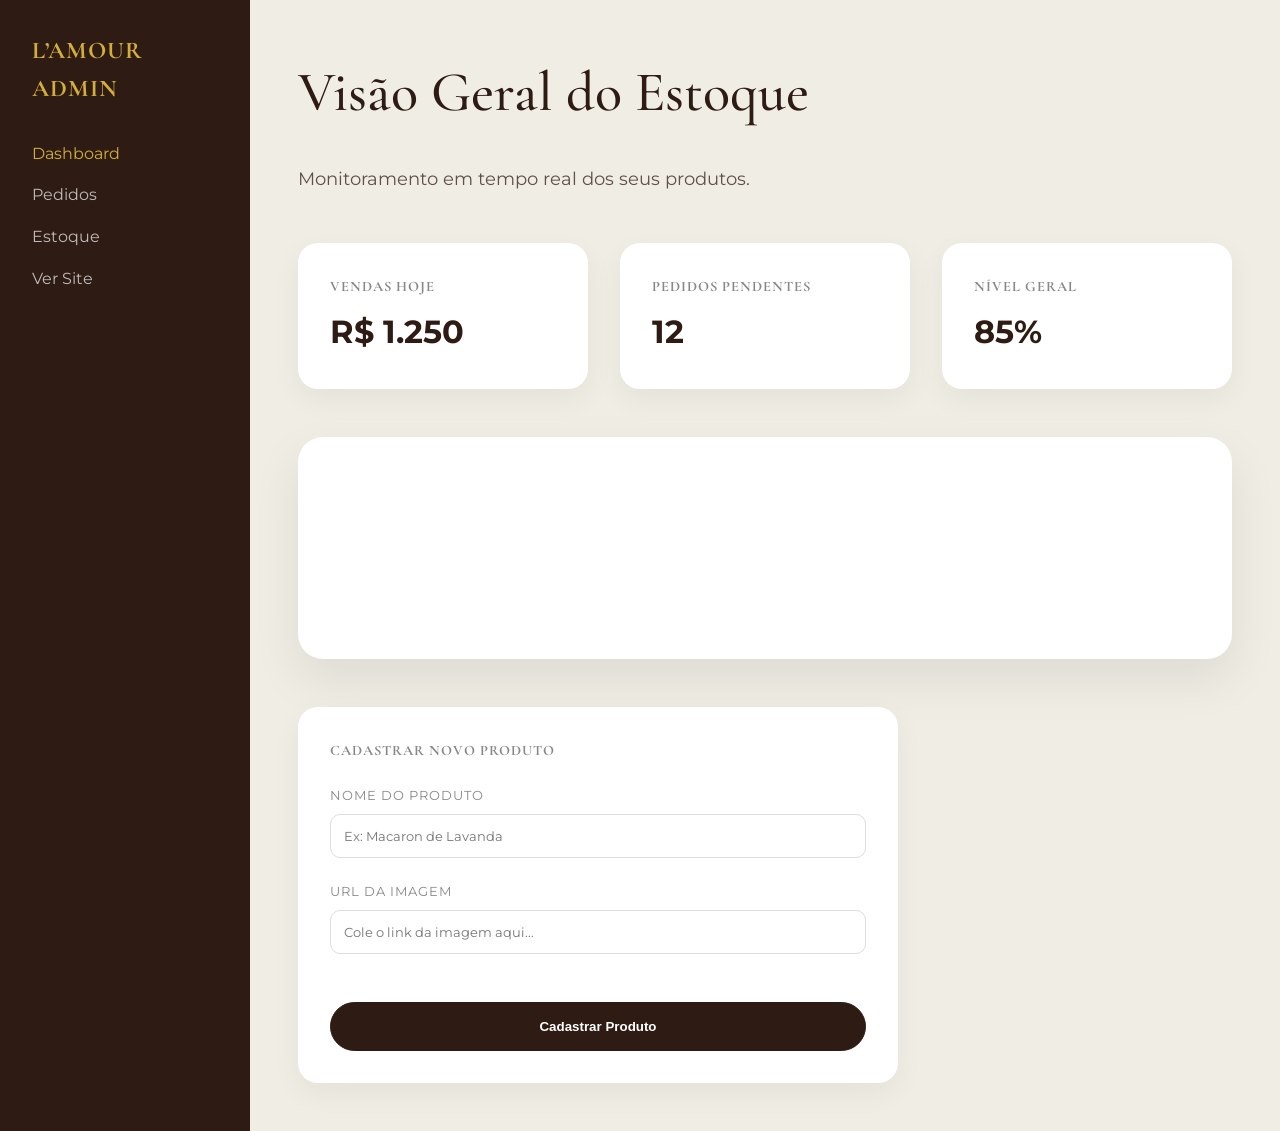
==== admin.html @ 392c9139 "Initial commit - L'amour Doceria Project" ====
<!DOCTYPE html>
<html lang="pt-br">
<head>
    <meta charset="UTF-8">
    <meta name="viewport" content="width=device-width, initial-scale=1.0">
    <title>Dashboard Admin | L’amour</title>
    <link href="https://fonts.googleapis.com/css2?family=Cormorant+Garamond:wght@600;700&family=Montserrat:wght@300;400;600&display=swap" rel="stylesheet">
    <link rel="stylesheet" href="style.css">
    <style>
        .admin-layout {
            display: grid;
            grid-template-columns: 250px 1fr;
            min-height: 100vh;
        }
        .sidebar {
            background-color: var(--accent);
            color: var(--white);
            padding: 2rem;
            display: flex;
            flex-direction: column;
            gap: 2rem;
        }
        .sidebar .logo {
            font-size: 1.5rem;
            color: var(--primary);
        }
        .admin-nav {
            list-style: none;
        }
        .admin-nav li {
            margin-bottom: 1rem;
        }
        .admin-nav a {
            color: rgba(255,255,255,0.7);
            text-decoration: none;
            transition: var(--transition);
        }
        .admin-nav a:hover {
            color: var(--primary);
        }
        .dashboard-main {
            padding: 3rem;
            background-color: #F0EDE5;
        }
        .stats-grid {
            display: grid;
            grid-template-columns: repeat(3, 1fr);
            gap: 2rem;
            margin-bottom: 3rem;
        }
        .stat-card {
            background: var(--white);
            padding: 2rem;
            border-radius: 20px;
            box-shadow: 0 10px 30px rgba(0,0,0,0.05);
        }
        .stat-card h3 {
            font-size: 0.9rem;
            text-transform: uppercase;
            letter-spacing: 1px;
            color: #888;
            margin-bottom: 0.5rem;
        }
        .stat-card .value {
            font-size: 2rem;
            font-weight: 700;
            color: var(--accent);
        }
        .chart-container {
            background: var(--white);
            padding: 2rem;
            border-radius: 25px;
            box-shadow: 0 20px 50px rgba(0,0,0,0.08);
        }
        @media (max-width: 768px) {
            .admin-layout { grid-template-columns: 1fr; }
            .sidebar { display: none; }
        }
    </style>
</head>
<body>
    <div class="admin-layout">
        <aside class="sidebar">
            <div class="logo">L’amour Admin</div>
            <nav>
                <ul class="admin-nav">
                    <li><a href="#" style="color: var(--primary);">Dashboard</a></li>
                    <li><a href="#">Pedidos</a></li>
                    <li><a href="#">Estoque</a></li>
                    <li><a href="index.html">Ver Site</a></li>
                </ul>
            </nav>
        </aside>
        
        <main class="dashboard-main">
            <div class="section-title" style="text-align: left; margin-bottom: 3rem;">
                <h2>Visão Geral do Estoque</h2>
                <p>Monitoramento em tempo real dos seus produtos.</p>
            </div>

            <div class="stats-grid">
                <div class="stat-card">
                    <h3>Vendas Hoje</h3>
                    <div class="value">R$ 1.250</div>
                </div>
                <div class="stat-card">
                    <h3>Pedidos Pendentes</h3>
                    <div class="value">12</div>
                </div>
                <div class="stat-card">
                    <h3>Nível Geral</h3>
                    <div class="value">85%</div>
                </div>
            </div>

            <div class="chart-container" style="margin-bottom: 3rem;">
                <canvas id="stockChart"></canvas>
            </div>

            <!-- Formulário de Cadastro de Produto -->
            <div class="stat-card" style="max-width: 600px;">
                <h3 style="margin-bottom: 1.5rem;">Cadastrar Novo Produto</h3>
                <div class="form-group" style="margin-bottom: 1.5rem;">
                    <label for="product-name" style="display:block; margin-bottom:0.5rem; font-size:0.8rem; color:#888;">Nome do Produto</label>
                    <input type="text" id="product-name" placeholder="Ex: Macaron de Lavanda" style="width:100%; padding:0.8rem; border:1px solid #ddd; border-radius:10px;">
                </div>
                <div class="form-group" style="margin-bottom: 1.5rem;">
                    <label for="product-image-url" style="display:block; margin-bottom:0.5rem; font-size:0.8rem; color:#888;">URL da Imagem</label>
                    <input type="text" id="product-image-url" placeholder="Cole o link da imagem aqui..." style="width:100%; padding:0.8rem; border:1px solid #ddd; border-radius:10px;">
                </div>
                
                <div id="preview-container" style="display:none; margin-top:1.5rem; text-align:center;">
                    <p style="font-size:0.8rem; color:#888; margin-bottom:0.5rem;">Prévia da Imagem:</p>
                    <img id="image-preview" src="" alt="Prévia" style="max-width:100%; max-height:250px; border-radius:15px; box-shadow:0 10px 20px rgba(0,0,0,0.1);">
                </div>

                <button class="btn-primary" style="width:100%; margin-top:1.5rem; padding: 1rem; cursor: pointer;">Cadastrar Produto</button>
            </div>
        </main>
    </div>

    <script src="https://cdn.jsdelivr.net/npm/chart.js"></script>
    <script src="admin.js"></script>
</body>
</html>
---- style.css ----
:root {
    /* Light Theme (Default) */
    --primary: #D4AF37; /* Gold Leaf */
    --secondary: #E8D1D1; /* Rose Quartz */
    --accent: #2D1B14; /* Dark Truffle */
    --bg: #FAF3E0; /* Champagne Cream */
    --text: #3C2A21;
    --card-bg: #FFFFFF;
    --white: #FFFFFF;
    
    --font-serif: 'Cormorant Garamond', serif;
    --font-sans: 'Montserrat', sans-serif;
    --transition: all 0.4s cubic-bezier(0.165, 0.84, 0.44, 1);
}

* {
    margin: 0;
    padding: 0;
    box-sizing: border-box;
}

html {
    scroll-behavior: smooth;
}

body {
    background-color: var(--bg);
    color: var(--text);
    font-family: var(--font-sans);
    line-height: 1.6;
    overflow-x: hidden;
}

.container {
    max-width: 1200px;
    margin: 0 auto;
    padding: 0 2rem;
}

/* Typography */
h1, h2, h3, .logo {
    font-family: var(--font-serif);
    color: var(--accent);
}

h1 {
    font-size: 5rem;
    line-height: 1.1;
    margin-bottom: 2rem;
    font-weight: 700;
}

h2 {
    font-size: 3.5rem;
    margin-bottom: 1.5rem;
    font-weight: 500;
}

h3 {
    font-size: 2rem;
    margin-bottom: 1.2rem;
}

p {
    font-size: 1.15rem;
    color: var(--text);
    opacity: 0.8;
    margin-bottom: 2rem;
    line-height: 1.8;
}

/* Header */
header {
    padding: 1.5rem 0;
    position: fixed;
    width: 100%;
    top: 0;
    z-index: 1000;
    transition: var(--transition);
}

header.scrolled {
    background: rgba(249, 247, 242, 0.9);
    backdrop-filter: blur(10px);
    box-shadow: 0 5px 20px rgba(0,0,0,0.05);
    padding: 1rem 0;
}

nav {
    display: flex;
    justify-content: space-between;
    align-items: center;
}

.logo {
    font-size: 1.8rem;
    font-weight: 700;
    letter-spacing: 1px;
    display: flex;
    align-items: center;
    gap: 12px;
    text-transform: uppercase;
    color: var(--accent);
    transition: var(--transition);
}

.logo img {
    width: 40px;
    height: 40px;
    object-fit: contain;
    transition: var(--transition);
}

.logo:hover img {
    transform: rotate(5deg) scale(1.1);
}

.nav-links {
    display: flex;
    list-style: none;
    align-items: center;
    gap: 2rem;
}



/* Header State: Over Hero (Non-scrolled) */
header:not(.scrolled) .logo {
    color: var(--white);
}

header:not(.scrolled) .nav-links a {
    color: var(--white);
}

header:not(.scrolled) .logo svg circle {
    stroke: var(--primary);
}

/* Base Nav Links Style */
.nav-links a {
    text-decoration: none;
    color: var(--accent);
    font-weight: 400;
    font-size: 0.9rem;
    text-transform: uppercase;
    letter-spacing: 1px;
    transition: var(--transition);
}

.nav-links a:hover {
    color: var(--primary);
}

/* Buttons */
.btn-primary {
    background-color: var(--accent);
    color: var(--white) !important;
    padding: 1rem 2.5rem;
    border-radius: 50px;
    text-decoration: none;
    font-weight: 600;
    display: inline-block;
    transition: var(--transition);
    border: 1px solid var(--accent);
}

.btn-primary:hover {
    background-color: transparent;
    color: var(--accent) !important;
    transform: translateY(-3px);
    box-shadow: 0 10px 20px rgba(60, 42, 33, 0.1);
}

.btn-primary.loading {
    pointer-events: none;
    opacity: 0.8;
}

.btn-primary .btn-text {
    transition: var(--transition);
}

.btn-primary.loading .btn-text {
    visibility: hidden;
    opacity: 0;
}

.spinner {
    position: absolute;
    top: 50%;
    left: 50%;
    transform: translate(-50%, -50%);
    width: 20px;
    height: 20px;
    border: 2px solid rgba(255, 255, 255, 0.3);
    border-top: 2px solid var(--white);
    border-radius: 50%;
    display: none;
    animation: spin 0.8s linear infinite;
}

.btn-primary.loading .spinner {
    display: block;
}

@keyframes spin {
    to { transform: translate(-50%, -50%) rotate(360deg); }
}

.btn-primary {
    position: relative;
    overflow: hidden;
}

/* Hero Section */
#hero {
    height: 100vh;
    display: flex;
    align-items: center;
    padding-top: 80px;
    position: relative;
    background-image: url('assets/hero2.png');
    background-size: cover;
    background-position: center;
    overflow: hidden;
}

/* Camada de overlay para garantir contraste */
#hero::before {
    content: '';
    position: absolute;
    top: 0;
    left: 0;
    width: 100%;
    height: 100%;
    background: linear-gradient(to right, rgba(26, 18, 15, 0.8) 30%, rgba(26, 18, 15, 0.2) 100%);
    z-index: 1;
}

#hero .container {
    position: relative;
    z-index: 2;
}

#hero h1, #hero p {
    color: var(--white);
}

#hero .subtitle {
    color: var(--primary);
    text-shadow: 0 2px 10px rgba(0,0,0,0.5);
}

.hero-content {
    display: grid;
    grid-template-columns: 1fr 1fr;
    align-items: center;
    gap: 4rem;
}

.subtitle {
    display: block;
    text-transform: uppercase;
    letter-spacing: 3px;
    color: var(--primary);
    font-weight: 600;
    margin-bottom: 1rem;
    font-size: 0.9rem;
}

.hero-image img {
    width: 100%;
    max-width: 550px;
    filter: drop-shadow(20px 20px 60px rgba(0,0,0,0.15));
    animation: floating 6s ease-in-out infinite;
}

@keyframes floating {
    0%, 100% { transform: translateY(0); }
    50% { transform: translateY(-20px); }
}

/* Checkout Section */
#checkout {
    padding: 8rem 0;
}

.checkout-grid {
    display: grid;
    grid-template-columns: 1.5fr 1fr;
    gap: 4rem;
    align-items: start;
}

.checkout-form h3, .checkout-details h3 {
    font-size: 1.4rem;
    margin-bottom: 2rem;
    color: var(--accent);
}

.form-grid {
    display: grid;
    grid-template-columns: 1fr 1fr;
    gap: 1.5rem;
}

.form-group.full {
    grid-column: span 2;
}

.form-group label {
    display: block;
    font-size: 0.85rem;
    text-transform: uppercase;
    letter-spacing: 1px;
    margin-bottom: 0.5rem;
    color: #888;
}

.form-group input {
    width: 100%;
    padding: 1rem;
    border: 1px solid #ddd;
    border-radius: 12px;
    font-family: var(--font-sans);
    transition: var(--transition);
}

.form-group input:focus {
    outline: none;
    border-color: var(--primary);
    box-shadow: 0 0 0 4px rgba(212, 175, 55, 0.1);
}

.payment-methods {
    display: flex;
    gap: 1.5rem;
    margin-top: 1rem;
}

.payment-option {
    flex: 1;
    cursor: pointer;
}

.payment-option input {
    display: none;
}

.payment-card {
    padding: 1.5rem;
    border: 2px solid #eee;
    border-radius: 15px;
    text-align: center;
    transition: var(--transition);
}

.payment-card .icon {
    font-size: 1.5rem;
    display: block;
    margin-bottom: 0.5rem;
}

.payment-option input:checked + .payment-card {
    border-color: var(--primary);
    background-color: var(--white);
    box-shadow: 0 10px 20px rgba(212, 175, 55, 0.1);
}

.payment-detail-box {
    background: var(--card-bg);
    padding: 2.5rem;
    border-radius: 20px;
    margin-bottom: 2rem;
    box-shadow: 0 10px 40px rgba(0,0,0,0.05);
}

.qrcode-container {
    text-align: center;
}

.qrcode-container img {
    margin-bottom: 1.5rem;
}

.pix-code {
    background: #f4f4f4;
    padding: 1rem;
    border-radius: 8px;
    font-family: monospace;
    font-size: 0.9rem;
    margin-bottom: 1.5rem;
}

.order-summary {
    background: var(--accent);
    color: var(--white);
    padding: 2.5rem;
    border-radius: 25px;
}

.summary-line {
    display: flex;
    justify-content: space-between;
    margin-bottom: 1rem;
    color: rgba(255,255,255,0.7);
}

.summary-line.total {
    border-top: 1px solid rgba(255,255,255,0.1);
    padding-top: 1.5rem;
    margin-top: 1.5rem;
    font-size: 1.4rem;
    font-weight: 700;
    color: var(--white);
}

.form-row {
    display: grid;
    grid-template-columns: 1fr 1fr;
    gap: 1rem;
}

@media (max-width: 968px) {
    .checkout-grid { grid-template-columns: 1fr; }
}

.btn-secondary {
    background: transparent;
    border: 1px solid var(--primary);
    color: var(--primary);
    padding: 0.8rem 1.5rem;
    border-radius: 50px;
    cursor: pointer;
    transition: var(--transition);
}

.btn-secondary:hover {
    background: var(--primary);
    color: var(--white);
}

/* Secrets Section */
#segredos {
    padding: 10rem 0;
    background-color: var(--white);
}

.section-title {
    text-align: center;
    margin-bottom: 6rem;
}

.divider {
    width: 60px;
    height: 2px;
    background-color: var(--primary);
    margin: 1.5rem auto;
}

.secrets-grid {
    display: grid;
    grid-template-columns: repeat(3, 1fr);
    gap: 4rem;
}

.secret-card {
    text-align: center;
    padding: 5rem 3rem;
    background: var(--card-bg);
    border-radius: 20px;
    transition: var(--transition);
    position: relative;
    overflow: hidden;
    border: 1px solid rgba(0,0,0,0.03);
}

.secret-card::before {
    content: attr(data-number);
    position: absolute;
    top: -10px;
    right: 10px;
    font-family: var(--font-serif);
    font-size: 8rem;
    font-weight: 700;
    color: var(--primary);
    opacity: 0.05;
    pointer-events: none;
}

.secret-card:hover {
    transform: translateY(-15px);
    background: var(--card-bg);
    box-shadow: 0 40px 80px rgba(45, 27, 20, 0.08);
    border-color: var(--secondary);
}

.secret-card .icon {
    font-size: 2.5rem;
    margin-bottom: 2rem;
    display: flex;
    justify-content: center;
    color: var(--primary);
}

.secret-card h3 {
    margin-bottom: 1.5rem;
    font-size: 1.6rem;
}

.secret-card p {
    font-size: 1rem;
    opacity: 0.7;
    margin-bottom: 0;
}

/* Flavors Section */
#sabores {
    padding: 10rem 0;
}

.flavors-grid {
    display: grid;
    grid-template-columns: repeat(3, 1fr);
    gap: 4rem;
}

.flavor-card {
    background: var(--card-bg);
    border-radius: 25px;
    overflow: hidden;
    box-shadow: 0 10px 30px rgba(0,0,0,0.03);
    transition: var(--transition);
}

.flavor-card:hover {
    transform: translateY(-15px) scale(1.02);
    box-shadow: 0 40px 80px rgba(45, 27, 20, 0.15);
}

.flavor-image {
    height: 350px;
    overflow: hidden;
    position: relative;
}

.badge {
    position: absolute;
    top: 20px;
    right: 20px;
    padding: 8px 16px;
    border-radius: 50px;
    font-size: 0.7rem;
    font-weight: 700;
    text-transform: uppercase;
    letter-spacing: 1px;
    color: var(--white);
    z-index: 10;
    box-shadow: 0 10px 20px rgba(0,0,0,0.2);
}

.badge.available { background-color: #27ae60; }
.badge.low-stock { background-color: #f1c40f; color: #2D1B14; }
.badge.out-of-stock { background-color: #95a5a6; }

.flavor-image img {
    width: 100%;
    height: 100%;
    object-fit: cover;
    transition: var(--transition);
}

.flavor-card:hover .flavor-image img {
    transform: scale(1.1);
}

.flavor-info {
    padding: 2.5rem;
    text-align: center;
}

.flavor-info h3 {
    font-size: 1.8rem;
    margin-bottom: 1rem;
    font-weight: 700;
}

.flavor-info p {
    font-size: 1rem;
    color: var(--text);
    opacity: 0.6;
    margin-bottom: 2rem;
}

.product-pricing {
    border-top: 1px solid rgba(0,0,0,0.05);
    padding-top: 1.5rem;
    display: flex;
    flex-direction: column;
    gap: 0.3rem;
}

.price-label {
    font-size: 0.8rem;
    text-transform: uppercase;
    letter-spacing: 2px;
    color: var(--primary);
    font-weight: 600;
}

.price-value {
    font-size: 1.6rem;
    font-weight: 700;
    color: var(--accent);
    font-family: var(--font-serif);
}

/* Footer */
footer {
    background-color: var(--accent);
    color: var(--white);
    padding: 6rem 0 3rem;
}

footer .logo {
    color: var(--white);
    margin-bottom: 1.5rem;
}

footer p {
    color: rgba(255,255,255,0.7);
}

.footer-content {
    display: grid;
    grid-template-columns: 2fr 1fr 1fr;
    gap: 4rem;
    margin-bottom: 4rem;
    padding-bottom: 4rem;
    border-bottom: 1px solid rgba(255,255,255,0.1);
}

footer h4 {
    color: var(--primary);
    margin-bottom: 2rem;
    font-size: 1.1rem;
    text-transform: uppercase;
    letter-spacing: 2px;
}

footer ul {
    list-style: none;
}

footer ul li {
    margin-bottom: 1rem;
}

footer ul li a {
    color: rgba(255,255,255,0.7);
    text-decoration: none;
    transition: var(--transition);
}

footer ul li a:hover {
    color: var(--primary);
    padding-left: 5px;
}

.social-icons {
    display: flex;
    gap: 1.5rem;
}

.social-icons a {
    color: var(--white);
    text-decoration: none;
    font-size: 0.9rem;
    transition: var(--transition);
}

.social-icons a:hover {
    color: var(--primary);
}

.footer-bottom {
    display: flex;
    justify-content: space-between;
    align-items: center;
}

.pudding-icon svg {
    filter: drop-shadow(0 0 10px rgba(197, 160, 89, 0.3));
}

/* Animations */
.animate-up {
    opacity: 0;
    transform: translateY(40px);
}

.animate-fade {
    opacity: 0;
}

.reveal {
    opacity: 1 !important;
    transform: translateY(0) !important;
    transition: opacity 1.2s ease, transform 1s cubic-bezier(0.165, 0.84, 0.44, 1);
}

/* Responsive */
@media (max-width: 1024px) {
    h1 { font-size: 3rem; }
    .hero-content { gap: 2rem; }
    .secrets-grid, .flavors-grid { grid-template-columns: repeat(2, 1fr); }
}

@media (max-width: 768px) {
    .container { padding: 0 1.5rem; }
    .nav-links { display: none; }
    .hero-content { grid-template-columns: 1fr; text-align: center; }
    .hero-image { order: -1; }
    h1 { font-size: 2.5rem; }
    .secrets-grid, .flavors-grid { grid-template-columns: 1fr; }
    .footer-content { grid-template-columns: 1fr; text-align: center; gap: 3rem; }
    .footer-bottom { flex-direction: column; gap: 2rem; }
}
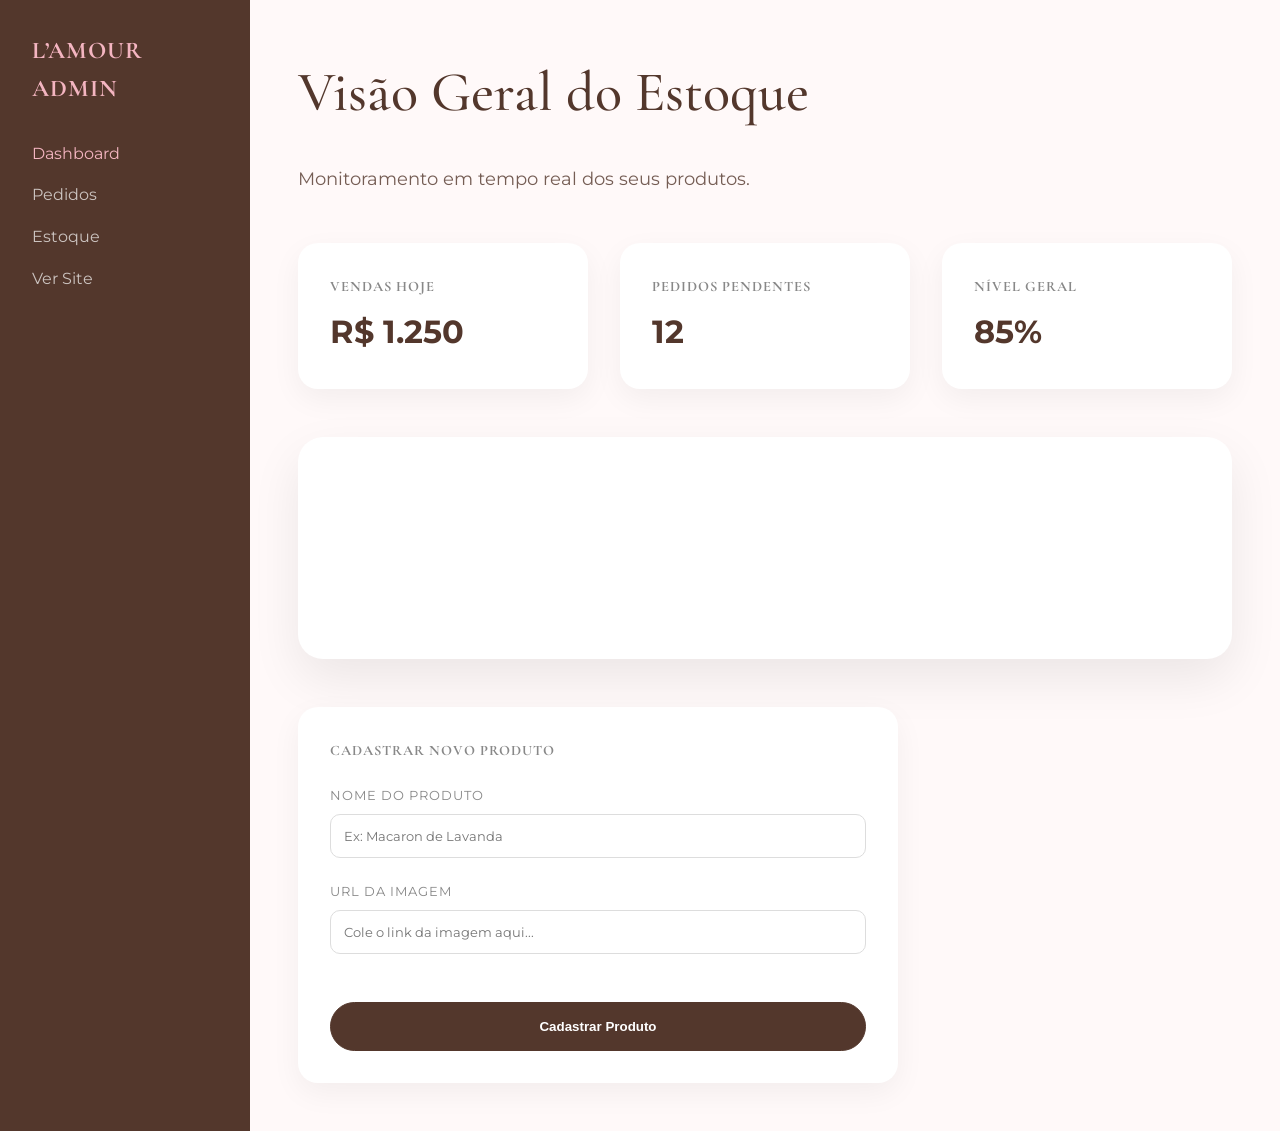
==== commit 5c0220c9: "Alterações Dia dos Namorados" ====
--- a/admin.html
+++ b/admin.html
@@ -40,7 +40,7 @@
         }
         .dashboard-main {
             padding: 3rem;
-            background-color: #F0EDE5;
+            background-color: var(--bg);
         }
         .stats-grid {
             display: grid;
--- a/style.css
+++ b/style.css
@@ -1,16 +1,18 @@
 :root {
-    /* Light Theme (Default) */
-    --primary: #D4AF37; /* Gold Leaf */
-    --secondary: #E8D1D1; /* Rose Quartz */
-    --accent: #2D1B14; /* Dark Truffle */
-    --bg: #FAF3E0; /* Champagne Cream */
-    --text: #3C2A21;
-    --card-bg: #FFFFFF;
+    /* Identidade Visual L’amour Doceria - Baseada no Logo do Panda Chef */
+    --primary: #F4B5C1;    /* Rosa Pastel (Logo) */
+    --secondary: #FDF1F2;  /* Rosa Suave (Fundo Secundário) */
+    --accent: #53372C;     /* Chocolate Intenso (Logo/Texto) */
+    --bg: #FFF9F9;         /* Branco Cremoso (Fundo Geral) */
+    --text: #53372C;       /* Texto Principal */
+    --card-bg: #FFFFFF;    /* Branco para cards */
     --white: #FFFFFF;
+    --details: #EE7624;    /* Laranja Panda (Destaques) */
+    --strawberry: #E21D2C; /* Vermelho Morango */
     
     --font-serif: 'Cormorant Garamond', serif;
     --font-sans: 'Montserrat', sans-serif;
-    --transition: all 0.4s cubic-bezier(0.165, 0.84, 0.44, 1);
+    --transition: all 0.5s cubic-bezier(0.165, 0.84, 0.44, 1);
 }
 
 * {
@@ -80,9 +82,9 @@
 }
 
 header.scrolled {
-    background: rgba(249, 247, 242, 0.9);
+    background: rgba(255, 249, 249, 0.95); /* var(--bg) com transparência */
     backdrop-filter: blur(10px);
-    box-shadow: 0 5px 20px rgba(0,0,0,0.05);
+    box-shadow: 0 5px 20px rgba(83, 55, 44, 0.08); /* Sombra baseada no chocolate */
     padding: 1rem 0;
 }
 
@@ -126,11 +128,11 @@
 
 /* Header State: Over Hero (Non-scrolled) */
 header:not(.scrolled) .logo {
-    color: var(--white);
+    color: var(--accent);
 }
 
 header:not(.scrolled) .nav-links a {
-    color: var(--white);
+    color: var(--accent);
 }
 
 header:not(.scrolled) .logo svg circle {
@@ -215,18 +217,19 @@
 
 /* Hero Section */
 #hero {
-    height: 100vh;
+    min-height: 100vh;
     display: flex;
     align-items: center;
-    padding-top: 80px;
-    position: relative;
-    background-image: url('assets/hero2.png');
-    background-size: cover;
-    background-position: center;
+    padding-top: 100px;
+    position: relative;
+    background-color: var(--secondary);
+    background-image: url('assets/fundo.png');
+    background-size: 800px; /* Tamanho para o padrão aparecer bem */
+    background-repeat: repeat;
     overflow: hidden;
 }
 
-/* Camada de overlay para garantir contraste */
+/* Overlay suave para garantir legibilidade e destaque ao logo */
 #hero::before {
     content: '';
     position: absolute;
@@ -234,7 +237,7 @@
     left: 0;
     width: 100%;
     height: 100%;
-    background: linear-gradient(to right, rgba(26, 18, 15, 0.8) 30%, rgba(26, 18, 15, 0.2) 100%);
+    background: linear-gradient(135deg, rgba(255, 249, 249, 0.85) 40%, rgba(253, 241, 242, 0.6) 100%);
     z-index: 1;
 }
 
@@ -244,19 +247,21 @@
 }
 
 #hero h1, #hero p {
-    color: var(--white);
+    color: var(--accent);
 }
 
 #hero .subtitle {
-    color: var(--primary);
-    text-shadow: 0 2px 10px rgba(0,0,0,0.5);
+    color: var(--details);
+    text-shadow: none;
+    font-weight: 700;
 }
 
 .hero-content {
-    display: grid;
-    grid-template-columns: 1fr 1fr;
+    display: flex;
+    flex-direction: column;
     align-items: center;
-    gap: 4rem;
+    text-align: center;
+    gap: 3rem;
 }
 
 .subtitle {
@@ -269,11 +274,13 @@
     font-size: 0.9rem;
 }
 
-.hero-image img {
+.hero-logo-large {
     width: 100%;
-    max-width: 550px;
-    filter: drop-shadow(20px 20px 60px rgba(0,0,0,0.15));
+    max-width: 600px;
+    height: auto;
+    filter: drop-shadow(0 25px 60px rgba(83, 55, 44, 0.2));
     animation: floating 6s ease-in-out infinite;
+    z-index: 2;
 }
 
 @keyframes floating {
@@ -284,12 +291,44 @@
 /* Checkout Section */
 #checkout {
     padding: 8rem 0;
+    background-image: url('assets/finalizeseupedido.png');
+    background-size: cover;
+    background-position: center;
+    background-attachment: fixed;
+    position: relative;
+    overflow: hidden;
+}
+
+#checkout::before {
+    content: '';
+    position: absolute;
+    top: 0;
+    left: 0;
+    width: 100%;
+    height: 100%;
+    background: rgba(255, 249, 249, 0.8); /* var(--bg) suave */
+    z-index: 1;
+}
+
+#checkout .container {
+    position: relative;
+    z-index: 2;
+}
+
+.checkout-form, .payment-detail-box {
+    background: rgba(255, 255, 255, 0.9);
+    backdrop-filter: blur(15px);
+    -webkit-backdrop-filter: blur(15px);
+    padding: 2.5rem;
+    border-radius: 30px;
+    border: 1px solid rgba(244, 181, 193, 0.2);
+    box-shadow: 0 15px 35px rgba(83, 55, 44, 0.05);
 }
 
 .checkout-grid {
     display: grid;
     grid-template-columns: 1.5fr 1fr;
-    gap: 4rem;
+    gap: 2rem;
     align-items: start;
 }
 
@@ -330,7 +369,8 @@
 .form-group input:focus {
     outline: none;
     border-color: var(--primary);
-    box-shadow: 0 0 0 4px rgba(212, 175, 55, 0.1);
+    box-shadow: 0 0 0 4px rgba(236, 11, 67, 0.1);
+    transform: translateY(-2px);
 }
 
 .payment-methods {
@@ -365,15 +405,12 @@
 .payment-option input:checked + .payment-card {
     border-color: var(--primary);
     background-color: var(--white);
-    box-shadow: 0 10px 20px rgba(212, 175, 55, 0.1);
+    box-shadow: 0 10px 20px rgba(236, 11, 67, 0.1);
+    transform: scale(1.05);
 }
 
 .payment-detail-box {
-    background: var(--card-bg);
-    padding: 2.5rem;
-    border-radius: 20px;
     margin-bottom: 2rem;
-    box-shadow: 0 10px 40px rgba(0,0,0,0.05);
 }
 
 .qrcode-container {
@@ -394,10 +431,12 @@
 }
 
 .order-summary {
-    background: var(--accent);
+    background: linear-gradient(135deg, var(--accent) 0%, #3a251e 100%);
     color: var(--white);
     padding: 2.5rem;
-    border-radius: 25px;
+    border-radius: 30px;
+    box-shadow: 0 20px 40px rgba(83, 55, 44, 0.2);
+    border: 1px solid rgba(255, 255, 255, 0.1);
 }
 
 .summary-line {
@@ -444,8 +483,30 @@
 /* Secrets Section */
 #segredos {
     padding: 10rem 0;
-    background-color: var(--white);
-}
+    background-image: url('assets/segredo.png');
+    background-size: cover;
+    background-position: center;
+    background-attachment: fixed;
+    position: relative;
+    overflow: hidden;
+}
+
+#segredos::before {
+    content: '';
+    position: absolute;
+    top: 0;
+    left: 0;
+    width: 100%;
+    height: 100%;
+    background: linear-gradient(to bottom, rgba(255, 249, 249, 0.4) 0%, rgba(255, 249, 249, 0.7) 100%);
+    z-index: 1;
+}
+
+#segredos .container {
+    position: relative;
+    z-index: 2;
+}
+
 
 .section-title {
     text-align: center;
@@ -453,55 +514,115 @@
 }
 
 .divider {
-    width: 60px;
+    width: 80px;
     height: 2px;
     background-color: var(--primary);
     margin: 1.5rem auto;
+    position: relative;
+    display: flex;
+    justify-content: center;
+    align-items: center;
+}
+
+.divider::after {
+    content: '❤';
+    position: absolute;
+    background-color: var(--bg);
+    padding: 0 10px;
+    color: var(--primary);
+    font-size: 1.2rem;
+    top: -12px;
 }
 
 .secrets-grid {
     display: grid;
     grid-template-columns: repeat(3, 1fr);
-    gap: 4rem;
+    gap: 3rem;
 }
 
 .secret-card {
     text-align: center;
-    padding: 5rem 3rem;
-    background: var(--card-bg);
-    border-radius: 20px;
+    padding: 4rem 2.5rem;
+    background: rgba(255, 255, 255, 0.6);
+    backdrop-filter: blur(10px);
+    -webkit-backdrop-filter: blur(10px);
+    border-radius: 40px;
+    border: 1px solid rgba(244, 181, 193, 0.1);
     transition: var(--transition);
     position: relative;
     overflow: hidden;
-    border: 1px solid rgba(0,0,0,0.03);
+    display: flex;
+    flex-direction: column;
+    align-items: center;
+    box-shadow: 0 10px 30px rgba(83, 55, 44, 0.03);
+}
+
+.secret-card::after {
+    content: '❤';
+    position: absolute;
+    bottom: -15px;
+    right: -10px;
+    font-size: 8rem;
+    color: var(--primary);
+    opacity: 0.03;
+    transform: rotate(-15deg);
+    transition: var(--transition);
+}
+
+.secret-card:hover::after {
+    opacity: 0.1;
+    transform: rotate(0deg) scale(1.1);
 }
 
 .secret-card::before {
     content: attr(data-number);
     position: absolute;
-    top: -10px;
-    right: 10px;
+    top: 20px;
+    left: 20px;
     font-family: var(--font-serif);
-    font-size: 8rem;
+    font-size: 1.2rem;
     font-weight: 700;
     color: var(--primary);
-    opacity: 0.05;
-    pointer-events: none;
+    opacity: 0.3;
 }
 
 .secret-card:hover {
     transform: translateY(-15px);
-    background: var(--card-bg);
-    box-shadow: 0 40px 80px rgba(45, 27, 20, 0.08);
-    border-color: var(--secondary);
+    background: rgba(255, 255, 255, 0.8);
+    box-shadow: 0 40px 80px rgba(236, 11, 67, 0.12);
+    border-color: var(--primary);
 }
 
 .secret-card .icon {
-    font-size: 2.5rem;
+    width: 80px;
+    height: 80px;
+    background: var(--secondary);
+    border-radius: 50%;
+    display: flex;
+    justify-content: center;
+    align-items: center;
     margin-bottom: 2rem;
-    display: flex;
-    justify-content: center;
-    color: var(--primary);
+    color: var(--primary);
+    transition: var(--transition);
+    position: relative;
+}
+
+.secret-card .icon::after {
+    content: '';
+    position: absolute;
+    width: 100%;
+    height: 100%;
+    border: 1px dashed var(--primary);
+    border-radius: 50%;
+    top: 5px;
+    left: 5px;
+    opacity: 0.3;
+}
+
+.secret-card:hover .icon {
+    transform: rotateY(360deg);
+    background: var(--details);
+    color: var(--white);
 }
 
 .secret-card h3 {
@@ -515,22 +636,60 @@
     margin-bottom: 0;
 }
 
-/* Flavors Section */
-#sabores {
+/* Cardápio Section */
+#cardapio {
     padding: 10rem 0;
+    background-image: url('assets/cardapio.png');
+    background-size: cover;
+    background-position: center;
+    background-attachment: fixed;
+    position: relative;
+}
+
+#cardapio::before {
+    content: '';
+    position: absolute;
+    top: 0;
+    left: 0;
+    width: 100%;
+    height: 100%;
+    background: rgba(83, 55, 44, 0.4); /* Chocolate suave do logo */
+    z-index: 1;
+}
+
+#cardapio .container {
+    position: relative;
+    z-index: 2;
+}
+
+#cardapio .section-title h2, 
+#cardapio .section-title p {
+    color: var(--white);
+}
+
+#cardapio .divider {
+    background-color: var(--white);
+}
+
+#cardapio .divider::after {
+    background-color: var(--accent);
+    color: var(--white);
 }
 
 .flavors-grid {
     display: grid;
-    grid-template-columns: repeat(3, 1fr);
+    grid-template-columns: repeat(auto-fit, minmax(350px, 1fr));
     gap: 4rem;
 }
 
 .flavor-card {
-    background: var(--card-bg);
+    background: rgba(255, 255, 255, 0.85); /* Opacidade aumentada para melhor legibilidade */
+    backdrop-filter: blur(10px);
+    -webkit-backdrop-filter: blur(10px);
     border-radius: 25px;
     overflow: hidden;
-    box-shadow: 0 10px 30px rgba(0,0,0,0.03);
+    border: 1px solid rgba(255, 255, 255, 0.2);
+    box-shadow: 0 15px 35px rgba(0,0,0,0.15);
     transition: var(--transition);
 }
 
@@ -551,13 +710,13 @@
     right: 20px;
     padding: 8px 16px;
     border-radius: 50px;
-    font-size: 0.7rem;
+    font-size: 0.72rem;
     font-weight: 700;
     text-transform: uppercase;
     letter-spacing: 1px;
     color: var(--white);
     z-index: 10;
-    box-shadow: 0 10px 20px rgba(0,0,0,0.2);
+    box-shadow: 0 10px 20px rgba(83, 55, 44, 0.15);
 }
 
 .badge.available { background-color: #27ae60; }
@@ -589,7 +748,7 @@
 .flavor-info p {
     font-size: 1rem;
     color: var(--text);
-    opacity: 0.6;
+    opacity: 1; /* Removida opacidade para garantir leitura clara */
     margin-bottom: 2rem;
 }
 
@@ -634,7 +793,7 @@
 
 .footer-content {
     display: grid;
-    grid-template-columns: 2fr 1fr 1fr;
+    grid-template-columns: 1.5fr 1fr 1.5fr;
     gap: 4rem;
     margin-bottom: 4rem;
     padding-bottom: 4rem;
@@ -647,6 +806,7 @@
     font-size: 1.1rem;
     text-transform: uppercase;
     letter-spacing: 2px;
+    font-weight: 700;
 }
 
 footer ul {
@@ -668,20 +828,34 @@
     padding-left: 5px;
 }
 
-.social-icons {
-    display: flex;
-    gap: 1.5rem;
-}
-
-.social-icons a {
-    color: var(--white);
+.contact-list {
+    list-style: none;
+}
+
+.contact-list li {
+    display: flex;
+    align-items: center;
+    gap: 15px;
+    margin-bottom: 1.5rem;
+    color: rgba(255,255,255,0.8);
+    font-size: 0.95rem;
+}
+
+.contact-list li a {
+    color: rgba(255,255,255,0.8);
     text-decoration: none;
-    font-size: 0.9rem;
-    transition: var(--transition);
-}
-
-.social-icons a:hover {
-    color: var(--primary);
+    transition: var(--transition);
+}
+
+.contact-list li a:hover {
+    color: var(--primary);
+}
+
+.footer-icon {
+    width: 28px;
+    height: 28px;
+    object-fit: contain;
+    flex-shrink: 0;
 }
 
 .footer-bottom {
